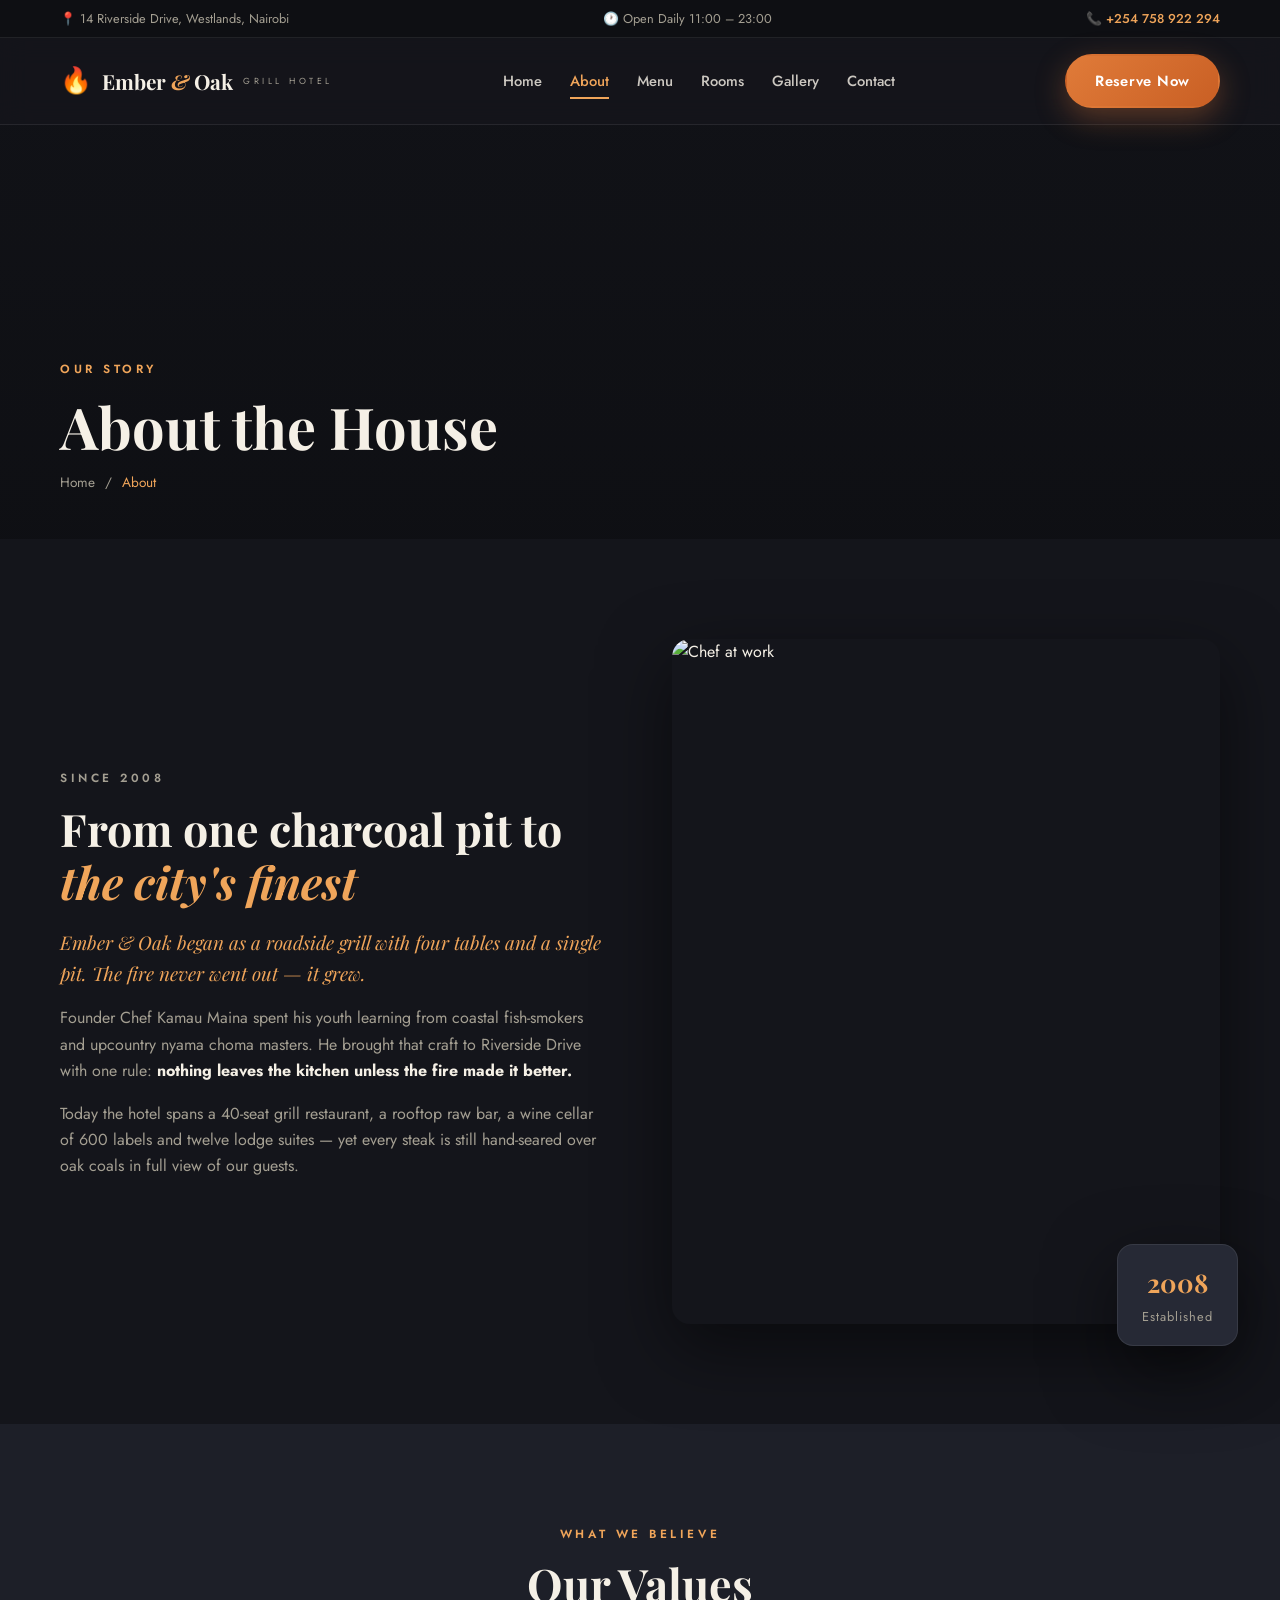
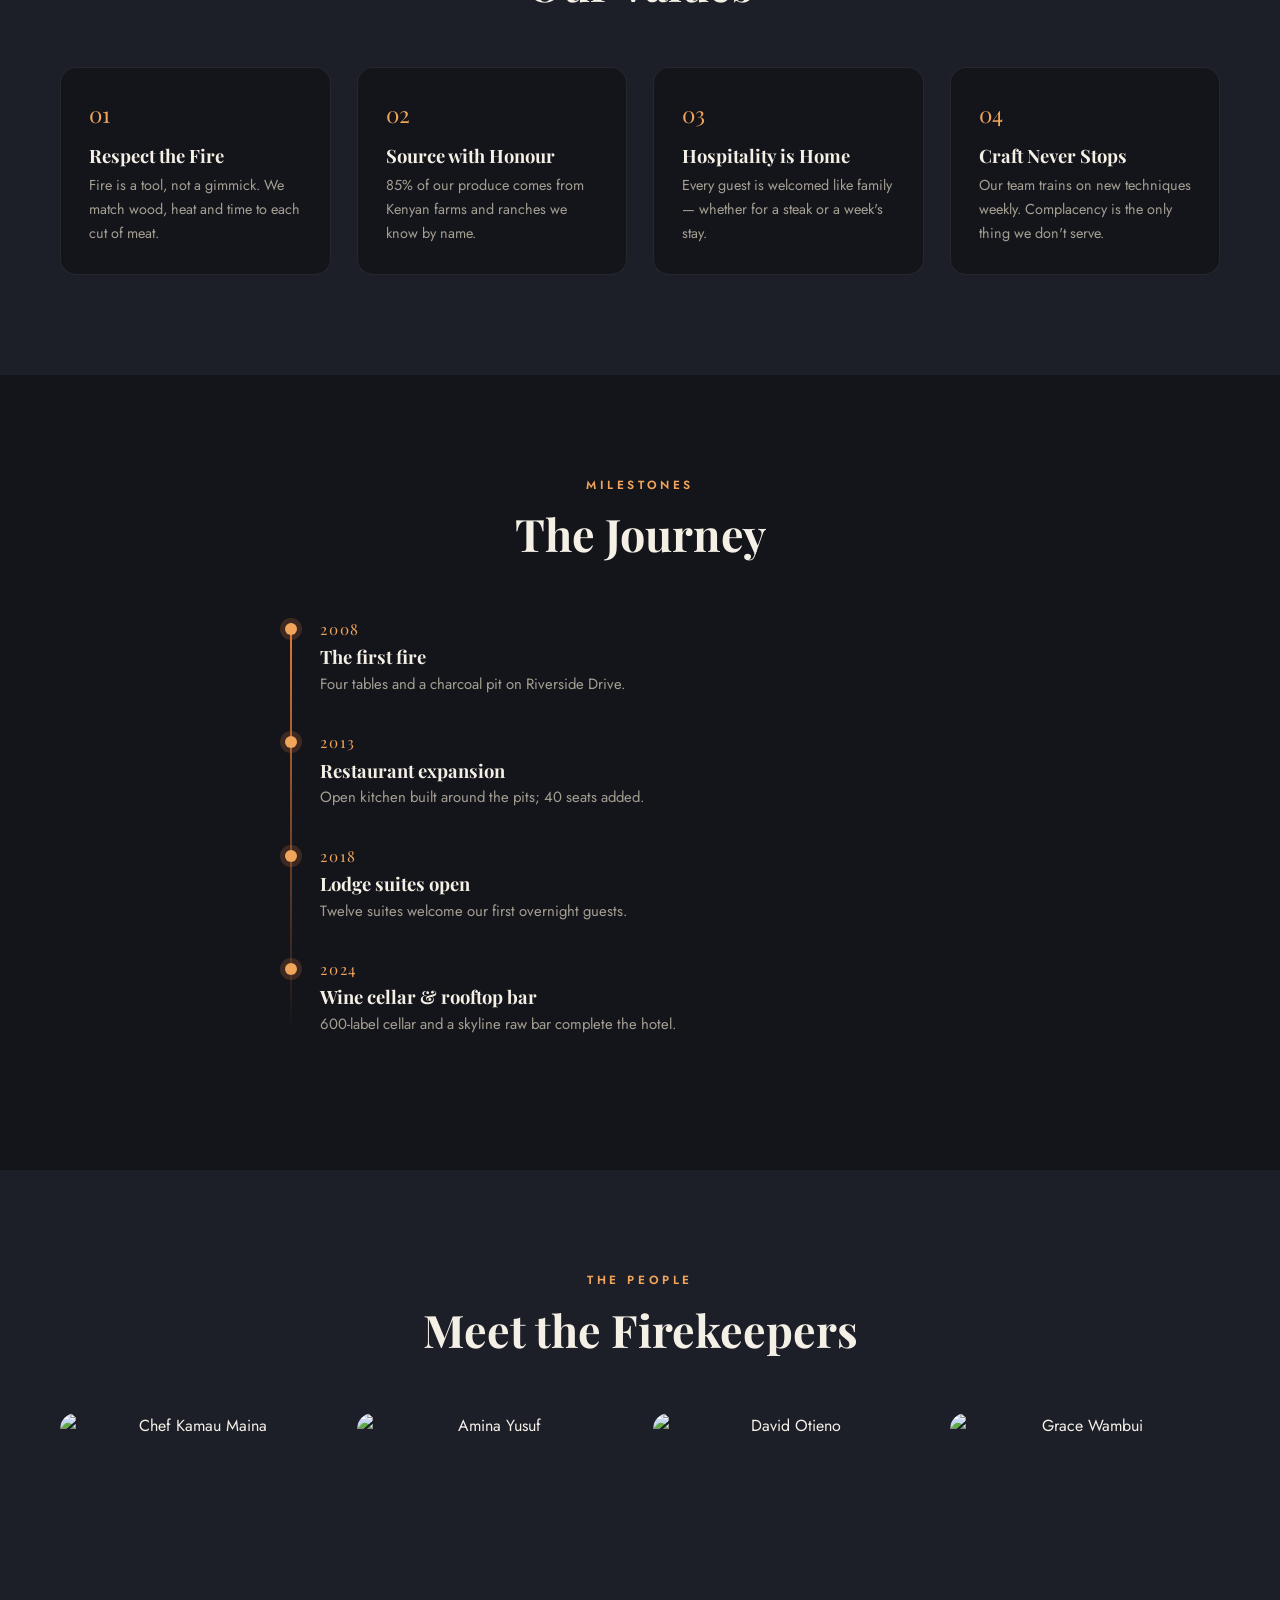
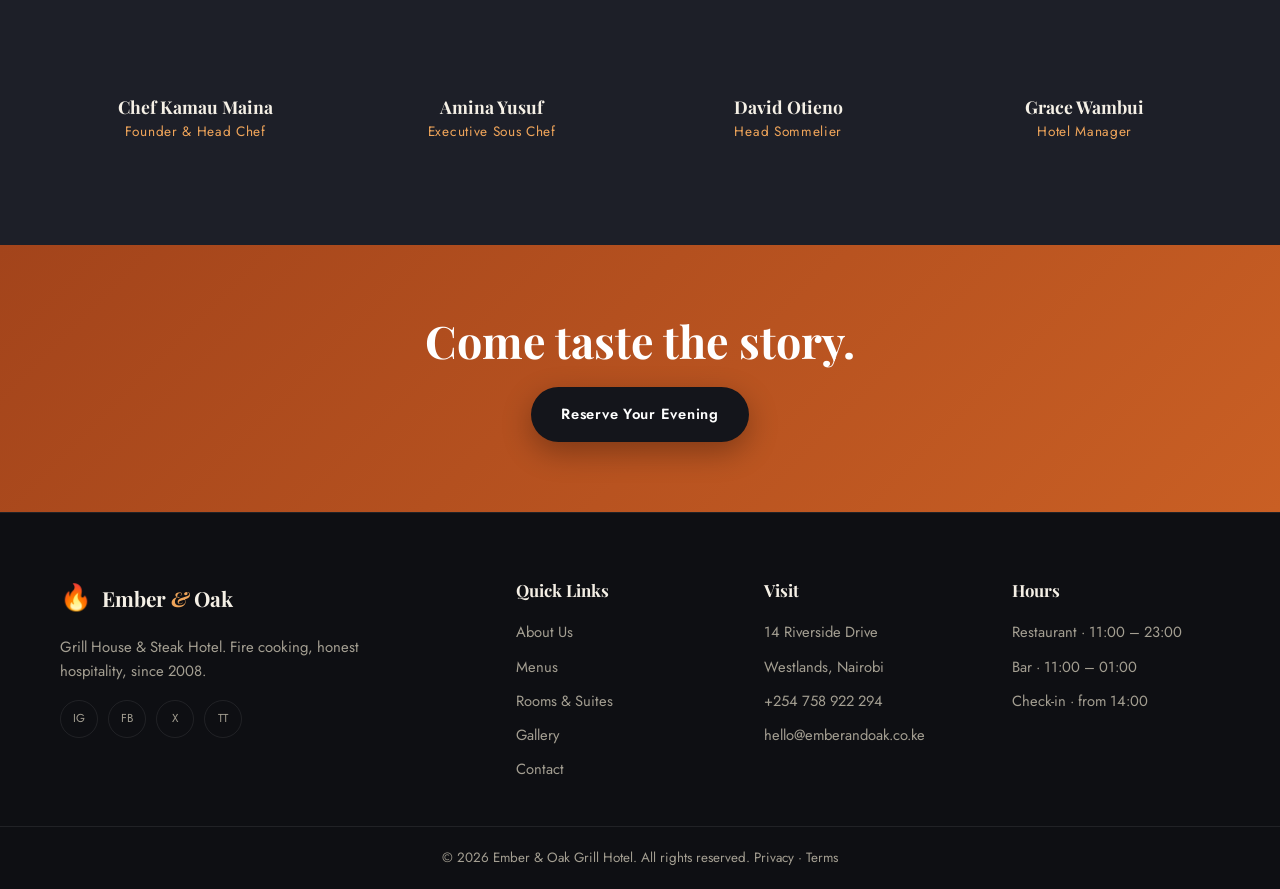
==== about.html @ 34b89a28 "Initial commit: professional multi-page grill hotel site" ====
<!DOCTYPE html>
<html lang="en">
<head>
  <meta charset="UTF-8" />
  <meta name="viewport" content="width=device-width, initial-scale=1.0" />
  <title>About Us — Ember &amp; Oak Grill Hotel</title>
  <meta name="description" content="The story, the fire and the people behind Ember &amp; Oak Grill Hotel, Nairobi." />
  <link rel="preconnect" href="https://fonts.googleapis.com" />
  <link rel="preconnect" href="https://fonts.gstatic.com" crossorigin />
  <link href="https://fonts.googleapis.com/css2?family=Playfair+Display:ital,wght@0,500;0,600;0,700;0,900;1,500&family=Jost:wght@300;400;500;600&display=swap" rel="stylesheet" />
  <link rel="stylesheet" href="css/style.css" />
</head>
<body>

  <div class="topbar">
    <div class="container topbar-inner">
      <span>📍 14 Riverside Drive, Westlands, Nairobi</span>
      <span>🕐 Open Daily 11:00 – 23:00</span>
      <span class="topbar-contact">📞 +254 758 922 294</span>
    </div>
  </div>

  <header class="nav" id="navbar">
    <div class="container nav-inner">
      <a href="index.html" class="brand">
        <span class="brand-mark">🔥</span>
        <span class="brand-text">Ember <em>&amp;</em> Oak</span>
        <small>GRILL HOTEL</small>
      </a>
      <nav class="nav-links" id="navLinks">
        <a href="index.html">Home</a>
        <a href="about.html" class="active">About</a>
        <a href="menu.html">Menu</a>
        <a href="rooms.html">Rooms</a>
        <a href="gallery.html">Gallery</a>
        <a href="contact.html">Contact</a>
      </nav>
      <a href="contact.html#reserve" class="btn btn-solid nav-cta">Reserve Now</a>
      <button class="hamburger" id="hamburger" aria-label="Menu"><span></span><span></span><span></span></button>
    </div>
  </header>

  <!-- ====== PAGE HEADER ====== -->
  <section class="page-hero" style="background-image: url('https://images.unsplash.com/photo-1555396273-367ea4eb4db5?auto=format&fit=crop&w=1800&q=80')">
    <div class="page-hero-overlay"></div>
    <div class="container page-hero-content">
      <p class="eyebrow">Our Story</p>
      <h1>About the House</h1>
      <nav class="breadcrumb"><a href="index.html">Home</a> <span>/</span> <span>About</span></nav>
    </div>
  </section>

  <!-- ====== STORY ====== -->
  <section class="section">
    <div class="container split">
      <div class="split-text">
        <p class="eyebrow">Since 2008</p>
        <h2>From one charcoal pit to <em>the city's finest</em></h2>
        <p class="lead">Ember &amp; Oak began as a roadside grill with four tables and a single pit. The fire never went out — it grew.</p>
        <p>Founder Chef Kamau Maina spent his youth learning from coastal fish-smokers and upcountry nyama choma masters. He brought that craft to Riverside Drive with one rule: <strong>nothing leaves the kitchen unless the fire made it better.</strong></p>
        <p>Today the hotel spans a 40-seat grill restaurant, a rooftop raw bar, a wine cellar of 600 labels and twelve lodge suites — yet every steak is still hand-seared over oak coals in full view of our guests.</p>
      </div>
      <div class="split-media">
        <img src="https://images.unsplash.com/photo-1577219491135-ce391730fb2c?auto=format&fit=crop&w=900&q=80" alt="Chef at work" loading="lazy" />
        <div class="exp-badge"><strong>2008</strong><span>Established</span></div>
      </div>
    </div>
  </section>

  <!-- ====== VALUES ====== -->
  <section class="section dark">
    <div class="container">
      <div class="section-head">
        <p class="eyebrow">What We Believe</p>
        <h2>Our Values</h2>
      </div>
      <div class="values-grid">
        <div class="value-card">
          <span class="value-num">01</span>
          <h3>Respect the Fire</h3>
          <p>Fire is a tool, not a gimmick. We match wood, heat and time to each cut of meat.</p>
        </div>
        <div class="value-card">
          <span class="value-num">02</span>
          <h3>Source with Honour</h3>
          <p>85% of our produce comes from Kenyan farms and ranches we know by name.</p>
        </div>
        <div class="value-card">
          <span class="value-num">03</span>
          <h3>Hospitality is Home</h3>
          <p>Every guest is welcomed like family — whether for a steak or a week's stay.</p>
        </div>
        <div class="value-card">
          <span class="value-num">04</span>
          <h3>Craft Never Stops</h3>
          <p>Our team trains on new techniques weekly. Complacency is the only thing we don't serve.</p>
        </div>
      </div>
    </div>
  </section>

  <!-- ====== TIMELINE ====== -->
  <section class="section">
    <div class="container">
      <div class="section-head">
        <p class="eyebrow">Milestones</p>
        <h2>The Journey</h2>
      </div>
      <div class="timeline">
        <div class="tl-item">
          <div class="tl-year">2008</div>
          <div class="tl-dot"></div>
          <div class="tl-body"><h3>The first fire</h3><p>Four tables and a charcoal pit on Riverside Drive.</p></div>
        </div>
        <div class="tl-item">
          <div class="tl-year">2013</div>
          <div class="tl-dot"></div>
          <div class="tl-body"><h3>Restaurant expansion</h3><p>Open kitchen built around the pits; 40 seats added.</p></div>
        </div>
        <div class="tl-item">
          <div class="tl-year">2018</div>
          <div class="tl-dot"></div>
          <div class="tl-body"><h3>Lodge suites open</h3><p>Twelve suites welcome our first overnight guests.</p></div>
        </div>
        <div class="tl-item">
          <div class="tl-year">2024</div>
          <div class="tl-dot"></div>
          <div class="tl-body"><h3>Wine cellar &amp; rooftop bar</h3><p>600-label cellar and a skyline raw bar complete the hotel.</p></div>
        </div>
      </div>
    </div>
  </section>

  <!-- ====== TEAM ====== -->
  <section class="section dark">
    <div class="container">
      <div class="section-head">
        <p class="eyebrow">The People</p>
        <h2>Meet the Firekeepers</h2>
      </div>
      <div class="team-grid">
        <div class="team-card">
          <img src="https://randomuser.me/api/portraits/men/32.jpg" alt="Chef Kamau Maina" loading="lazy" />
          <h3>Chef Kamau Maina</h3>
          <span>Founder &amp; Head Chef</span>
        </div>
        <div class="team-card">
          <img src="https://randomuser.me/api/portraits/women/44.jpg" alt="Amina Yusuf" loading="lazy" />
          <h3>Amina Yusuf</h3>
          <span>Executive Sous Chef</span>
        </div>
        <div class="team-card">
          <img src="https://randomuser.me/api/portraits/men/85.jpg" alt="David Otieno" loading="lazy" />
          <h3>David Otieno</h3>
          <span>Head Sommelier</span>
        </div>
        <div class="team-card">
          <img src="https://randomuser.me/api/portraits/women/68.jpg" alt="Grace Wambui" loading="lazy" />
          <h3>Grace Wambui</h3>
          <span>Hotel Manager</span>
        </div>
      </div>
    </div>
  </section>

  <!-- ====== CTA ====== -->
  <section class="cta-band">
    <div class="container cta-inner">
      <h2>Come taste the story.</h2>
      <a href="contact.html#reserve" class="btn btn-solid">Reserve Your Evening</a>
    </div>
  </section>

  <footer class="footer">
    <div class="container footer-grid">
      <div class="footer-about">
        <a href="index.html" class="brand"><span class="brand-mark">🔥</span><span class="brand-text">Ember <em>&amp;</em> Oak</span></a>
        <p>Grill House &amp; Steak Hotel. Fire cooking, honest hospitality, since 2008.</p>
        <div class="socials">
          <a href="#" aria-label="Instagram">IG</a>
          <a href="#" aria-label="Facebook">FB</a>
          <a href="#" aria-label="X">X</a>
          <a href="#" aria-label="TikTok">TT</a>
        </div>
      </div>
      <div>
        <h4>Quick Links</h4>
        <ul>
          <li><a href="about.html">About Us</a></li>
          <li><a href="menu.html">Menus</a></li>
          <li><a href="rooms.html">Rooms &amp; Suites</a></li>
          <li><a href="gallery.html">Gallery</a></li>
          <li><a href="contact.html">Contact</a></li>
        </ul>
      </div>
      <div>
        <h4>Visit</h4>
        <ul>
          <li>14 Riverside Drive</li>
          <li>Westlands, Nairobi</li>
          <li>+254 758 922 294</li>
          <li>hello@emberandoak.co.ke</li>
        </ul>
      </div>
      <div>
        <h4>Hours</h4>
        <ul>
          <li>Restaurant · 11:00 – 23:00</li>
          <li>Bar · 11:00 – 01:00</li>
          <li>Check-in · from 14:00</li>
        </ul>
      </div>
    </div>
    <div class="footer-bottom">
      <p>© 2026 Ember &amp; Oak Grill Hotel. All rights reserved. <a href="#">Privacy</a> · <a href="#">Terms</a></p>
    </div>
  </footer>

  <script src="js/main.js"></script>
</body>
</html>
---- css/style.css ----
/* ============================================
   Ember & Oak Grill Hotel — Professional Theme
   ============================================ */
:root {
  --coal: #14151b;
  --coal-2: #1d1f28;
  --coal-3: #262935;
  --ember: #e07b39;
  --ember-light: #f0a55a;
  --gold: #c9a227;
  --cream: #f5f0e6;
  --muted: #a49f92;
  --line: rgba(255, 255, 255, 0.08);
  --shadow: 0 24px 70px rgba(0, 0, 0, 0.5);
  --serif: "Playfair Display", Georgia, serif;
  --sans: "Jost", "Segoe UI", sans-serif;
}

* { margin: 0; padding: 0; box-sizing: border-box; }
html { scroll-behavior: smooth; }
body { font-family: var(--sans); background: var(--coal); color: var(--cream); line-height: 1.65; overflow-x: hidden; }
img { max-width: 100%; display: block; }
a { color: inherit; text-decoration: none; }
ul { list-style: none; }

.container { width: min(1160px, 92%); margin: 0 auto; }
.section { padding: 100px 0; }
.dark { background: var(--coal-2); }

.eyebrow {
  color: var(--ember-light);
  text-transform: uppercase;
  letter-spacing: 0.3em;
  font-size: 0.74rem;
  font-weight: 600;
  margin-bottom: 14px;
}
h1, h2, h3 { font-family: var(--serif); line-height: 1.18; }
h2 { font-size: clamp(2rem, 4vw, 2.8rem); margin-bottom: 18px; }
h2 em { font-style: italic; color: var(--ember-light); }
.section-head { text-align: center; max-width: 660px; margin: 0 auto 56px; }
.section-head p:last-child { color: var(--muted); }

/* ---------- Buttons ---------- */
.btn {
  display: inline-block;
  padding: 13px 28px;
  border-radius: 999px;
  font-weight: 600;
  letter-spacing: 0.05em;
  font-size: 0.92rem;
  border: 2px solid transparent;
  cursor: pointer;
  transition: transform 0.25s ease, background 0.25s ease, box-shadow 0.25s ease, color 0.25s ease;
}
.btn-solid { background: linear-gradient(135deg, var(--ember), #c95f24); color: #fff; box-shadow: 0 10px 30px rgba(224, 123, 57, 0.35); }
.btn-solid:hover { transform: translateY(-3px); box-shadow: 0 16px 44px rgba(224, 123, 57, 0.5); }
.btn-ghost { border-color: rgba(255, 255, 255, 0.35); color: var(--cream); }
.btn-ghost:hover { border-color: var(--ember-light); color: var(--ember-light); transform: translateY(-3px); }
.btn-outline { border-color: var(--ember); color: var(--ember-light); }
.btn-outline:hover { background: var(--ember); color: #fff; transform: translateY(-3px); }
.btn-mini { padding: 9px 20px; font-size: 0.85rem; }
.btn-block { width: 100%; text-align: center; }
.center-cta { text-align: center; margin-top: 46px; }

/* ---------- Top bar ---------- */
.topbar { background: #0e0f13; border-bottom: 1px solid var(--line); font-size: 0.8rem; color: var(--muted); }
.topbar-inner { display: flex; justify-content: space-between; gap: 16px; padding: 8px 0; flex-wrap: wrap; }
.topbar-contact { color: var(--ember-light); font-weight: 500; }

/* ---------- Navbar ---------- */
.nav { position: sticky; top: 0; z-index: 100; background: rgba(20, 21, 27, 0.9); backdrop-filter: blur(14px); border-bottom: 1px solid var(--line); }
.nav-inner { display: flex; align-items: center; justify-content: space-between; gap: 20px; padding: 16px 0; }
.brand { display: flex; align-items: center; gap: 10px; }
.brand-mark { font-size: 1.6rem; }
.brand-text { font-family: var(--serif); font-size: 1.3rem; font-weight: 700; }
.brand-text em { font-style: italic; color: var(--ember-light); }
.brand small { display: block; font-size: 0.55rem; letter-spacing: 0.4em; color: var(--muted); font-family: var(--sans); }
.nav-links { display: flex; gap: 28px; font-size: 0.92rem; font-weight: 500; }
.nav-links a { position: relative; color: var(--cream); opacity: 0.82; transition: opacity 0.2s; }
.nav-links a::after { content: ""; position: absolute; left: 0; bottom: -6px; height: 2px; width: 0; background: var(--ember-light); transition: width 0.3s; }
.nav-links a:hover { opacity: 1; }
.nav-links a.active { color: var(--ember-light); opacity: 1; }
.nav-links a.active::after, .nav-links a:hover::after { width: 100%; }

.hamburger { display: none; flex-direction: column; gap: 5px; background: none; border: 0; cursor: pointer; padding: 6px; }
.hamburger span { width: 26px; height: 2px; background: var(--cream); transition: transform 0.3s, opacity 0.3s; }
.hamburger.open span:nth-child(1) { transform: translateY(7px) rotate(45deg); }
.hamburger.open span:nth-child(2) { opacity: 0; }
.hamburger.open span:nth-child(3) { transform: translateY(-7px) rotate(-45deg); }

/* ---------- Hero ---------- */
.hero { min-height: 92vh; display: flex; align-items: center; position: relative; background: url("https://images.unsplash.com/photo-1544025162-d76694265947?auto=format&fit=crop&w=1800&q=80") center 30% / cover no-repeat; }
.hero-overlay { position: absolute; inset: 0; background: linear-gradient(180deg, rgba(14, 15, 19, 0.75), rgba(14, 15, 19, 0.55) 50%, var(--coal)); }
.hero-content { position: relative; z-index: 2; padding: 80px 0 140px; }
.hero-title { font-size: clamp(3rem, 7vw, 5.6rem); font-weight: 900; margin-bottom: 20px; text-shadow: 0 10px 50px rgba(0, 0, 0, 0.65); }
.hero-title em { font-style: italic; color: var(--ember-light); }
.hero-sub { max-width: 600px; font-size: 1.12rem; color: var(--cream); opacity: 0.9; margin-bottom: 34px; }
.hero-actions { display: flex; gap: 16px; flex-wrap: wrap; }
.hero-marquee { position: absolute; bottom: 0; left: 0; right: 0; z-index: 2; background: rgba(10, 10, 14, 0.85); border-top: 1px solid var(--line); overflow: hidden; padding: 14px 0; }
.marquee-track { display: flex; gap: 26px; white-space: nowrap; animation: marquee 22s linear infinite; }
.marquee-track span { letter-spacing: 0.3em; font-size: 0.78rem; color: var(--muted); }
.marquee-track span:nth-child(odd) { color: var(--ember-light); }
@keyframes marquee { from { transform: translateX(0); } to { transform: translateX(-50%); } }

/* ---------- Feature strip ---------- */
.feature-strip { background: var(--coal-2); }
.features { display: grid; grid-template-columns: repeat(4, 1fr); gap: 30px; padding: 56px 0; }
.feature { text-align: center; }
.feature-icon { font-size: 2.2rem; display: block; margin-bottom: 14px; }
.feature h3 { font-size: 1.15rem; margin-bottom: 8px; }
.feature p { color: var(--muted); font-size: 0.9rem; }

/* ---------- Split ---------- */
.split { display: grid; grid-template-columns: 1fr 1fr; gap: 64px; align-items: center; }
.split-media { position: relative; }
.split-media img { border-radius: 18px; box-shadow: var(--shadow); aspect-ratio: 4/5; object-fit: cover; width: 100%; }
.exp-badge {
  position: absolute; bottom: -22px; right: -18px;
  background: var(--coal-3); border: 1px solid var(--line);
  border-radius: 16px; padding: 16px 24px; text-align: center; box-shadow: var(--shadow);
}
.exp-badge strong { display: block; font-family: var(--serif); font-size: 1.6rem; color: var(--ember-light); }
.exp-badge span { font-size: 0.8rem; color: var(--muted); letter-spacing: 0.08em; }
.split-text .lead { font-family: var(--serif); font-style: italic; font-size: 1.18rem; color: var(--ember-light); margin-bottom: 16px; }
.split-text p { color: var(--muted); margin-bottom: 16px; }
.split-text strong { color: var(--cream); }

.progress-list { display: grid; gap: 18px; margin: 24px 0 30px; }
.progress-head { display: flex; justify-content: space-between; font-size: 0.9rem; margin-bottom: 7px; }
.progress-head span { color: var(--cream); }
.progress-head strong { color: var(--ember-light); }
.progress-bar { height: 7px; background: var(--coal-3); border-radius: 99px; overflow: hidden; }
.progress-bar i { display: block; height: 100%; background: linear-gradient(90deg, var(--ember), var(--ember-light)); border-radius: 99px; }

/* ---------- Menu ---------- */
.menu-grid { display: grid; grid-template-columns: repeat(3, 1fr); gap: 28px; }
.dish { background: var(--coal); border: 1px solid var(--line); border-radius: 18px; overflow: hidden; transition: transform 0.3s ease, border-color 0.3s ease, box-shadow 0.3s ease; }
.dish:hover { transform: translateY(-8px); border-color: rgba(224, 123, 57, 0.5); box-shadow: var(--shadow); }
.dish-img { aspect-ratio: 4/3; overflow: hidden; }
.dish-img img { width: 100%; height: 100%; object-fit: cover; transition: transform 0.6s; }
.dish:hover .dish-img img { transform: scale(1.08); }
.dish-body { padding: 22px; }
.dish-title { display: flex; justify-content: space-between; align-items: baseline; gap: 10px; margin-bottom: 8px; }
.dish-title h3 { font-size: 1.25rem; }
.price { color: var(--ember-light); font-weight: 700; white-space: nowrap; }
.dish-body p { color: var(--muted); font-size: 0.92rem; }

/* ---------- Rooms ---------- */
.room-grid { display: grid; grid-template-columns: repeat(3, 1fr); gap: 28px; }
.room-grid.wide { display: grid; grid-template-columns: 1fr; gap: 34px; }
.room-card { background: var(--coal-2); border: 1px solid var(--line); border-radius: 18px; overflow: hidden; transition: transform 0.3s ease, box-shadow 0.3s ease; }
.room-card:hover { transform: translateY(-6px); box-shadow: var(--shadow); }
.room-card img { aspect-ratio: 4/3; object-fit: cover; width: 100%; }
.room-card.wide { display: grid; grid-template-columns: 1.1fr 1fr; }
.room-card.wide img { aspect-ratio: auto; height: 100%; }
.room-body { padding: 24px; }
.room-body h3 { font-size: 1.3rem; margin-bottom: 8px; }
.room-desc { color: var(--muted); font-size: 0.95rem; margin-bottom: 14px; }
.amenities { display: flex; flex-wrap: wrap; gap: 8px; margin-bottom: 18px; }
.amenities li { font-size: 0.78rem; padding: 5px 12px; border: 1px solid var(--line); border-radius: 99px; color: var(--muted); }
.room-foot { display: flex; justify-content: space-between; align-items: center; gap: 12px; }
.room-foot .price { font-size: 1.1rem; }
.room-foot .price small { color: var(--muted); font-size: 0.8rem; font-weight: 400; }

/* ---------- Values / Amenities ---------- */
.values-grid { display: grid; grid-template-columns: repeat(4, 1fr); gap: 26px; }
.value-card { background: var(--coal); border: 1px solid var(--line); border-radius: 16px; padding: 28px; transition: transform 0.3s ease, border-color 0.3s ease; }
.value-card:hover { transform: translateY(-6px); border-color: rgba(224, 123, 57, 0.5); }
.value-num { font-family: var(--serif); font-size: 1.4rem; color: var(--ember-light); display: block; margin-bottom: 12px; }
.value-card h3 { font-size: 1.15rem; margin-bottom: 8px; }
.value-card p { color: var(--muted); font-size: 0.9rem; }

/* ---------- Timeline ---------- */
.timeline { max-width: 720px; margin: 0 auto; position: relative; padding-left: 40px; }
.timeline::before { content: ""; position: absolute; left: 10px; top: 6px; bottom: 6px; width: 2px; background: linear-gradient(var(--ember), transparent); }
.tl-item { position: relative; margin-bottom: 34px; }
.tl-dot { position: absolute; left: -35px; top: 6px; width: 12px; height: 12px; border-radius: 50%; background: var(--ember-light); box-shadow: 0 0 0 5px rgba(224, 123, 57, 0.2); }
.tl-year { font-family: var(--serif); font-size: 0.95rem; color: var(--ember-light); letter-spacing: 0.12em; margin-bottom: 4px; }
.tl-body h3 { font-size: 1.15rem; margin-bottom: 4px; }
.tl-body p { color: var(--muted); font-size: 0.93rem; }

/* ---------- Team ---------- */
.team-grid { display: grid; grid-template-columns: repeat(4, 1fr); gap: 26px; }
.team-card { text-align: center; }
.team-card img { width: 100%; aspect-ratio: 1/1; object-fit: cover; border-radius: 16px; margin-bottom: 14px; filter: saturate(0.9); }
.team-card h3 { font-size: 1.1rem; }
.team-card span { color: var(--ember-light); font-size: 0.85rem; letter-spacing: 0.05em; }

/* ---------- Testimonial ---------- */
.testimonial { background: linear-gradient(rgba(20, 21, 27, 0.94), rgba(20, 21, 27, 0.94)), url("https://images.unsplash.com/photo-1555396273-367ea4eb4db5?auto=format&fit=crop&w=1600&q=80") center / cover fixed; }
.big-quote { text-align: center; max-width: 820px; margin: 0 auto; position: relative; }
.quote-mark { font-family: var(--serif); font-size: 5rem; color: var(--ember); line-height: 0.6; display: block; margin-bottom: 18px; }
.big-quote p { font-family: var(--serif); font-size: clamp(1.3rem, 2.6vw, 1.8rem); font-style: italic; margin-bottom: 22px; }
.big-quote footer { color: var(--muted); letter-spacing: 0.08em; font-size: 0.9rem; }

/* ---------- Page hero ---------- */
.page-hero { position: relative; min-height: 46vh; display: flex; align-items: flex-end; background-size: cover; background-position: center; }
.page-hero-overlay { position: absolute; inset: 0; background: linear-gradient(180deg, rgba(14, 15, 19, 0.55), rgba(14, 15, 19, 0.92)); }
.page-hero-content { position: relative; z-index: 2; padding: 80px 0 46px; }
.page-hero-content h1 { font-size: clamp(2.4rem, 5vw, 3.6rem); margin-bottom: 10px; }
.breadcrumb { font-size: 0.85rem; color: var(--muted); display: flex; gap: 10px; }
.breadcrumb a:hover { color: var(--ember-light); }
.breadcrumb span:last-child { color: var(--ember-light); }

/* ---------- Tabs ---------- */
.tabs { display: flex; justify-content: center; gap: 12px; flex-wrap: wrap; margin-bottom: 46px; }
.tab {
  padding: 11px 26px; border-radius: 999px; border: 1px solid var(--line);
  background: var(--coal-2); color: var(--muted); cursor: pointer; font-family: var(--sans);
  font-size: 0.9rem; font-weight: 600; letter-spacing: 0.04em; transition: all 0.25s ease;
}
.tab:hover { border-color: var(--ember); color: var(--cream); }
.tab.active { background: linear-gradient(135deg, var(--ember), #c95f24); color: #fff; border-color: transparent; }
.tab-panel { display: none; max-width: 860px; margin: 0 auto; }
.tab-panel.active { display: block; animation: fadeIn 0.4s ease; }
@keyframes fadeIn { from { opacity: 0; transform: translateY(12px); } to { opacity: 1; transform: none; } }

.menu-list { display: grid; gap: 0; }
.menu-item {
  display: flex; justify-content: space-between; align-items: baseline; gap: 24px;
  padding: 22px 6px; border-bottom: 1px dashed var(--line);
}
.menu-item h3 { font-size: 1.18rem; margin-bottom: 4px; }
.menu-item p { color: var(--muted); font-size: 0.92rem; }
.tag { font-family: var(--sans); font-size: 0.62rem; letter-spacing: 0.12em; background: rgba(224, 123, 57, 0.15); color: var(--ember-light); border: 1px solid rgba(224, 123, 57, 0.4); border-radius: 99px; padding: 3px 10px; vertical-align: middle; }
.menu-note { text-align: center; color: var(--muted); font-size: 0.85rem; margin-top: 34px; }

/* ---------- Gallery ---------- */
.gallery-filters { display: flex; justify-content: center; gap: 12px; flex-wrap: wrap; margin-bottom: 40px; }
.filter-btn {
  padding: 10px 24px; border-radius: 999px; border: 1px solid var(--line);
  background: var(--coal-2); color: var(--muted); cursor: pointer; font-family: var(--sans);
  font-size: 0.88rem; font-weight: 600; transition: all 0.25s;
}
.filter-btn:hover { border-color: var(--ember); color: var(--cream); }
.filter-btn.active { background: var(--ember); color: #fff; border-color: transparent; }
.gallery-grid { display: grid; grid-template-columns: repeat(3, 1fr); gap: 18px; }
.g-item { border-radius: 14px; overflow: hidden; cursor: pointer; aspect-ratio: 4/3; }
.g-item img { width: 100%; height: 100%; object-fit: cover; transition: transform 0.5s ease; }
.g-item:hover img { transform: scale(1.07); }
.g-item.hidden { display: none; }

.lightbox { position: fixed; inset: 0; z-index: 300; background: rgba(0, 0, 0, 0.9); display: none; align-items: center; justify-content: center; padding: 40px; }
.lightbox.open { display: flex; }
.lightbox img { max-width: 90vw; max-height: 85vh; border-radius: 12px; box-shadow: 0 30px 80px rgba(0, 0, 0, 0.7); }
.lightbox-close { position: absolute; top: 24px; right: 30px; background: none; border: none; color: #fff; font-size: 2rem; cursor: pointer; }

/* ---------- Contact ---------- */
.contact-grid { display: grid; grid-template-columns: 1fr 1.15fr; gap: 60px; align-items: start; }
.info-list { display: grid; gap: 20px; margin: 28px 0; }
.info-row { display: flex; gap: 16px; align-items: flex-start; }
.info-row > span { font-size: 1.4rem; }
.info-row strong { display: block; font-size: 0.95rem; }
.info-row p { color: var(--muted); font-size: 0.92rem; }

.reserve-form { background: var(--coal-2); border: 1px solid var(--line); border-radius: 20px; padding: 36px; box-shadow: var(--shadow); }
.reserve-form h3 { font-family: var(--serif); font-size: 1.6rem; margin-bottom: 24px; }
.field { margin-bottom: 18px; }
.field-row { display: grid; grid-template-columns: 1fr 1fr; gap: 14px; }
.field label { display: block; font-size: 0.84rem; color: var(--muted); margin-bottom: 7px; letter-spacing: 0.04em; }
.field input, .field select, .field textarea {
  width: 100%; padding: 13px 16px; border-radius: 10px; border: 1px solid var(--line);
  background: var(--coal); color: var(--cream); font-family: var(--sans); font-size: 0.95rem;
  transition: border-color 0.25s; resize: vertical;
}
.field input:focus, .field select:focus, .field textarea:focus { outline: none; border-color: var(--ember); }
.field input::placeholder, .field textarea::placeholder { color: rgba(255, 255, 255, 0.3); }
.form-note { margin-top: 14px; text-align: center; color: var(--ember-light); font-weight: 600; min-height: 1.4em; }

/* ---------- CTA band ---------- */
.cta-band { background: linear-gradient(135deg, #a3441b, #c95f24); padding: 70px 0; text-align: center; }
.cta-inner h2 { color: #fff; margin-bottom: 20px; }
.cta-band .btn-solid { background: #14151b; box-shadow: 0 10px 30px rgba(0, 0, 0, 0.3); }
.cta-band .btn-solid:hover { background: #262935; }

/* ---------- Map ---------- */
.map-band iframe { width: 100%; height: 420px; border: 0; display: block; filter: grayscale(1) invert(0.92) contrast(0.9); }

/* ---------- Footer ---------- */
.footer { background: #0e0f13; padding-top: 64px; border-top: 1px solid var(--line); }
.footer-grid { display: grid; grid-template-columns: 2fr 1fr 1fr 1fr; gap: 40px; padding-bottom: 44px; }
.footer-about p { color: var(--muted); margin: 16px 0; font-size: 0.93rem; max-width: 300px; }
.socials { display: flex; gap: 10px; }
.socials a { width: 38px; height: 38px; display: grid; place-items: center; border: 1px solid var(--line); border-radius: 50%; font-size: 0.72rem; color: var(--muted); transition: all 0.25s; }
.socials a:hover { border-color: var(--ember); color: var(--ember-light); transform: translateY(-3px); }
.footer h4 { font-family: var(--serif); font-size: 1.05rem; margin-bottom: 16px; }
.footer ul { display: grid; gap: 10px; }
.footer li { color: var(--muted); font-size: 0.92rem; }
.footer li a:hover { color: var(--ember-light); }
.footer-bottom { border-top: 1px solid var(--line); padding: 20px 0; text-align: center; color: var(--muted); font-size: 0.84rem; }
.footer-bottom a:hover { color: var(--ember-light); }

/* ---------- Responsive ---------- */
@media (max-width: 960px) {
  .nav-links {
    position: fixed; inset: 0 0 0 auto; width: min(320px, 80vw); flex-direction: column;
    background: rgba(18, 19, 25, 0.98); padding: 100px 40px; gap: 24px; transform: translateX(100%);
    transition: transform 0.35s ease; box-shadow: -20px 0 60px rgba(0, 0, 0, 0.5);
  }
  .nav-links.open { transform: none; }
  .hamburger { display: flex; }
  .nav-cta { display: none; }
  .features { grid-template-columns: repeat(2, 1fr); }
  .split, .contact-grid { grid-template-columns: 1fr; }
  .menu-grid, .room-grid, .team-grid { grid-template-columns: 1fr; }
  .values-grid { grid-template-columns: repeat(2, 1fr); }
  .room-card.wide { grid-template-columns: 1fr; }
  .room-card.wide img { aspect-ratio: 4/3; }
  .gallery-grid { grid-template-columns: repeat(2, 1fr); }
  .footer-grid { grid-template-columns: 1fr 1fr; }
}
@media (max-width: 520px) {
  .field-row { grid-template-columns: 1fr; }
  .features, .values-grid { grid-template-columns: 1fr; }
  .footer-grid { grid-template-columns: 1fr; }
  .exp-badge { right: 6px; }
}
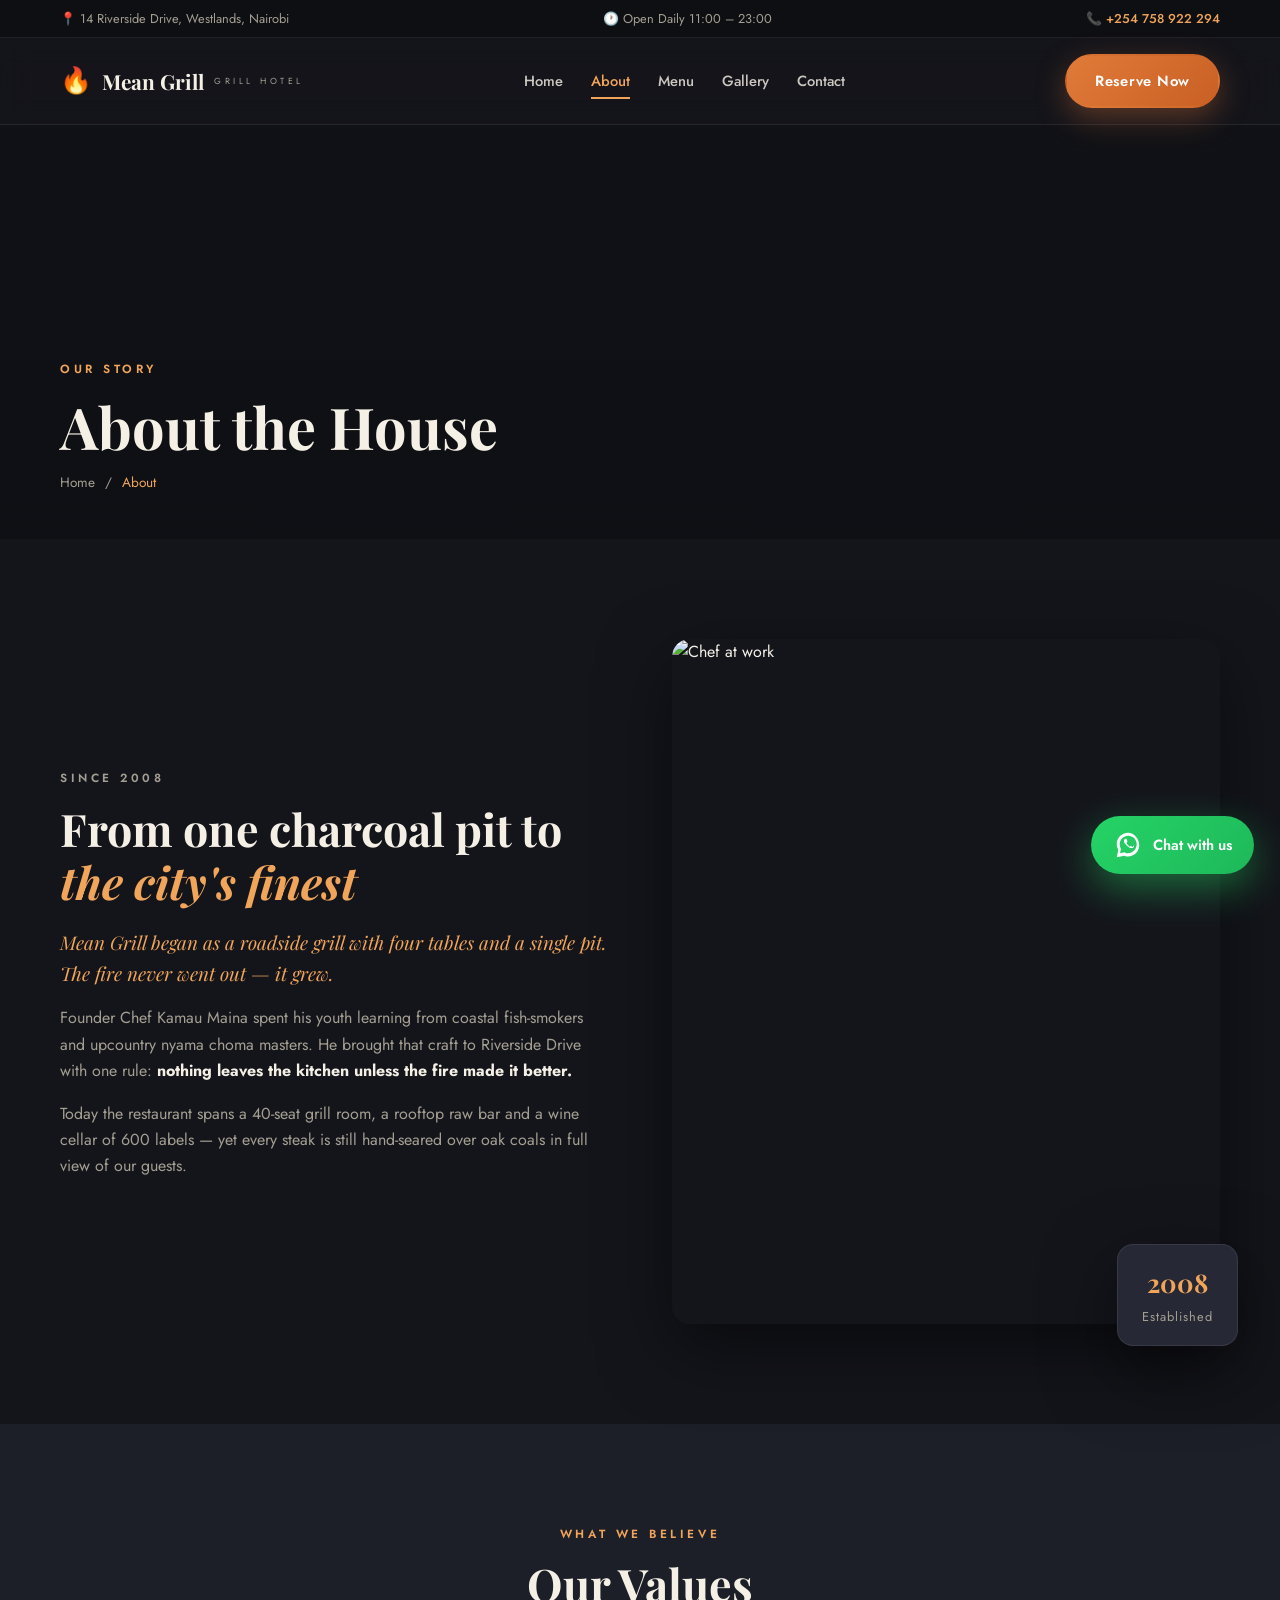
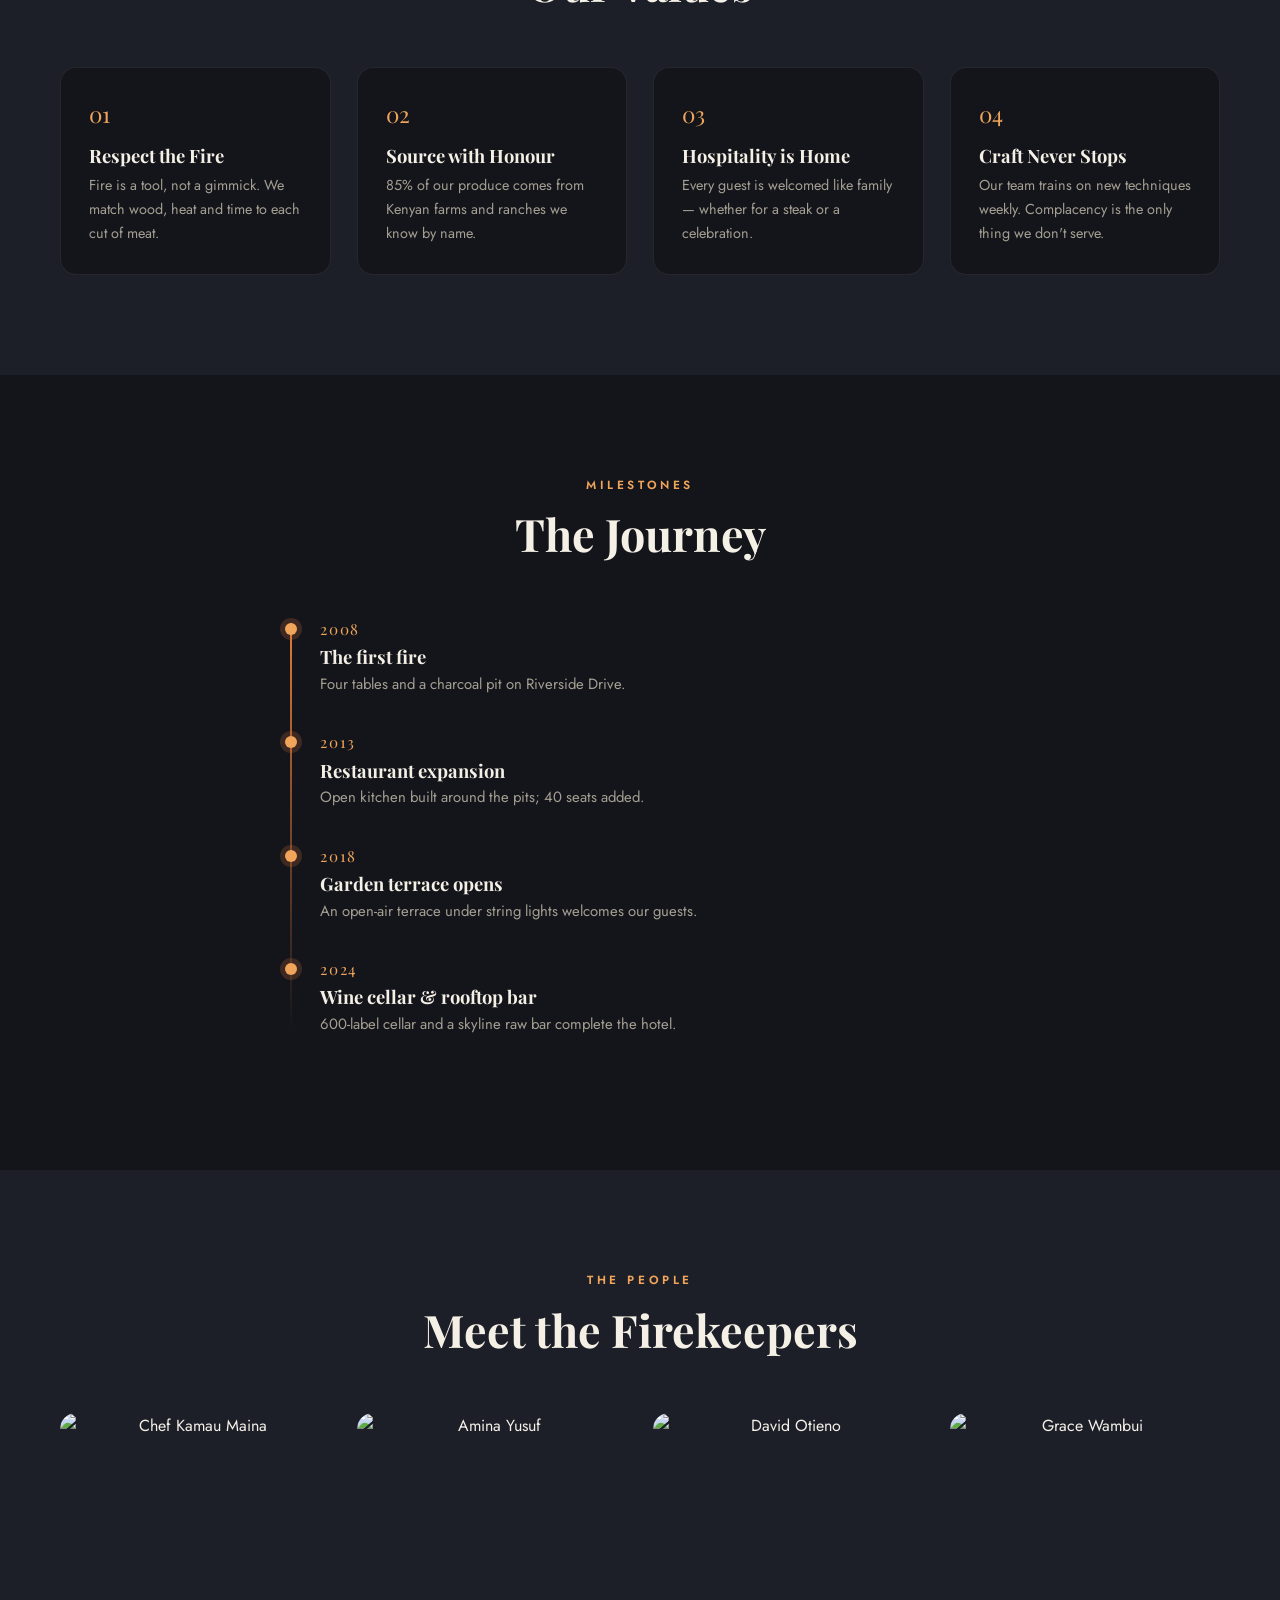
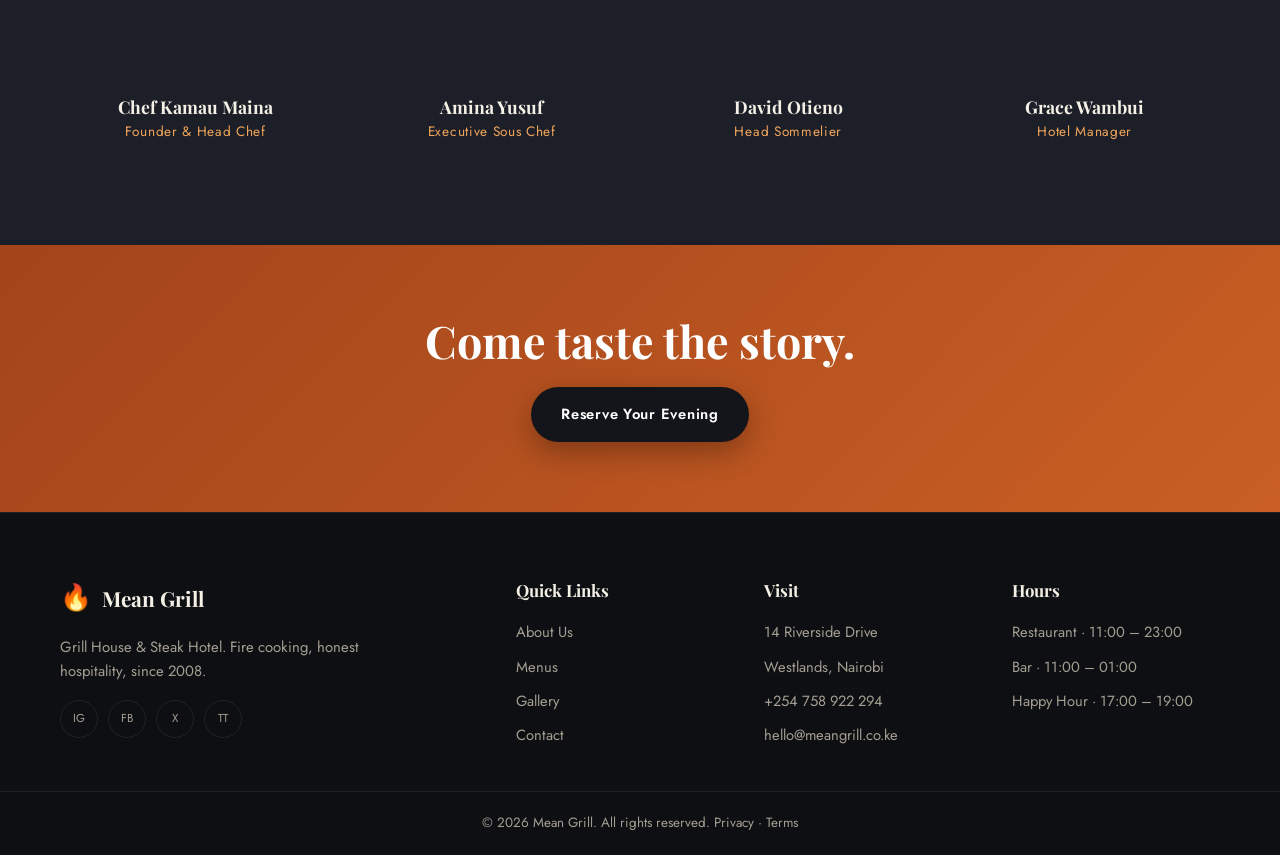
==== commit f422b936: "Rebrand to Mean Grill; remove prices and rooms; add gallery & floating WhatsApp button" ====
--- a/about.html
+++ b/about.html
@@ -3,8 +3,8 @@
 <head>
   <meta charset="UTF-8" />
   <meta name="viewport" content="width=device-width, initial-scale=1.0" />
-  <title>About Us — Ember &amp; Oak Grill Hotel</title>
-  <meta name="description" content="The story, the fire and the people behind Ember &amp; Oak Grill Hotel, Nairobi." />
+  <title>About Us — Mean Grill</title>
+  <meta name="description" content="The story, the fire and the people behind Mean Grill, Nairobi." />
   <link rel="preconnect" href="https://fonts.googleapis.com" />
   <link rel="preconnect" href="https://fonts.gstatic.com" crossorigin />
   <link href="https://fonts.googleapis.com/css2?family=Playfair+Display:ital,wght@0,500;0,600;0,700;0,900;1,500&family=Jost:wght@300;400;500;600&display=swap" rel="stylesheet" />
@@ -24,14 +24,13 @@
     <div class="container nav-inner">
       <a href="index.html" class="brand">
         <span class="brand-mark">🔥</span>
-        <span class="brand-text">Ember <em>&amp;</em> Oak</span>
+        <span class="brand-text">Mean Grill</span>
         <small>GRILL HOTEL</small>
       </a>
       <nav class="nav-links" id="navLinks">
         <a href="index.html">Home</a>
         <a href="about.html" class="active">About</a>
         <a href="menu.html">Menu</a>
-        <a href="rooms.html">Rooms</a>
         <a href="gallery.html">Gallery</a>
         <a href="contact.html">Contact</a>
       </nav>
@@ -56,9 +55,9 @@
       <div class="split-text">
         <p class="eyebrow">Since 2008</p>
         <h2>From one charcoal pit to <em>the city's finest</em></h2>
-        <p class="lead">Ember &amp; Oak began as a roadside grill with four tables and a single pit. The fire never went out — it grew.</p>
+        <p class="lead">Mean Grill began as a roadside grill with four tables and a single pit. The fire never went out — it grew.</p>
         <p>Founder Chef Kamau Maina spent his youth learning from coastal fish-smokers and upcountry nyama choma masters. He brought that craft to Riverside Drive with one rule: <strong>nothing leaves the kitchen unless the fire made it better.</strong></p>
-        <p>Today the hotel spans a 40-seat grill restaurant, a rooftop raw bar, a wine cellar of 600 labels and twelve lodge suites — yet every steak is still hand-seared over oak coals in full view of our guests.</p>
+        <p>Today the restaurant spans a 40-seat grill room, a rooftop raw bar and a wine cellar of 600 labels — yet every steak is still hand-seared over oak coals in full view of our guests.</p>
       </div>
       <div class="split-media">
         <img src="https://images.unsplash.com/photo-1577219491135-ce391730fb2c?auto=format&fit=crop&w=900&q=80" alt="Chef at work" loading="lazy" />
@@ -88,7 +87,7 @@
         <div class="value-card">
           <span class="value-num">03</span>
           <h3>Hospitality is Home</h3>
-          <p>Every guest is welcomed like family — whether for a steak or a week's stay.</p>
+          <p>Every guest is welcomed like family — whether for a steak or a celebration.</p>
         </div>
         <div class="value-card">
           <span class="value-num">04</span>
@@ -120,7 +119,7 @@
         <div class="tl-item">
           <div class="tl-year">2018</div>
           <div class="tl-dot"></div>
-          <div class="tl-body"><h3>Lodge suites open</h3><p>Twelve suites welcome our first overnight guests.</p></div>
+          <div class="tl-body"><h3>Garden terrace opens</h3><p>An open-air terrace under string lights welcomes our guests.</p></div>
         </div>
         <div class="tl-item">
           <div class="tl-year">2024</div>
@@ -174,7 +173,7 @@
   <footer class="footer">
     <div class="container footer-grid">
       <div class="footer-about">
-        <a href="index.html" class="brand"><span class="brand-mark">🔥</span><span class="brand-text">Ember <em>&amp;</em> Oak</span></a>
+        <a href="index.html" class="brand"><span class="brand-mark">🔥</span><span class="brand-text">Mean Grill</span></a>
         <p>Grill House &amp; Steak Hotel. Fire cooking, honest hospitality, since 2008.</p>
         <div class="socials">
           <a href="#" aria-label="Instagram">IG</a>
@@ -188,7 +187,6 @@
         <ul>
           <li><a href="about.html">About Us</a></li>
           <li><a href="menu.html">Menus</a></li>
-          <li><a href="rooms.html">Rooms &amp; Suites</a></li>
           <li><a href="gallery.html">Gallery</a></li>
           <li><a href="contact.html">Contact</a></li>
         </ul>
@@ -199,7 +197,7 @@
           <li>14 Riverside Drive</li>
           <li>Westlands, Nairobi</li>
           <li>+254 758 922 294</li>
-          <li>hello@emberandoak.co.ke</li>
+          <li>hello@meangrill.co.ke</li>
         </ul>
       </div>
       <div>
@@ -207,14 +205,20 @@
         <ul>
           <li>Restaurant · 11:00 – 23:00</li>
           <li>Bar · 11:00 – 01:00</li>
-          <li>Check-in · from 14:00</li>
+          <li>Happy Hour · 17:00 – 19:00</li>
         </ul>
       </div>
     </div>
     <div class="footer-bottom">
-      <p>© 2026 Ember &amp; Oak Grill Hotel. All rights reserved. <a href="#">Privacy</a> · <a href="#">Terms</a></p>
+      <p>© 2026 Mean Grill. All rights reserved. <a href="#">Privacy</a> · <a href="#">Terms</a></p>
     </div>
   </footer>
+
+  <!-- ====== FLOATING WHATSAPP BUTTON ====== -->
+  <a href="https://wa.me/254758922294?text=Hi%20Mean%20Grill!%20I%27d%20like%20to%20make%20a%20reservation." class="wa-float" target="_blank" rel="noopener" aria-label="Chat on WhatsApp">
+    <svg viewBox="0 0 32 32" width="30" height="30" fill="#fff" aria-hidden="true"><path d="M16 3C9.4 3 4 8.4 4 15c0 2.1.6 4.2 1.7 6L4 29l8.2-1.6c1.2.6 2.5.9 3.8.9 6.6 0 12-5.4 12-12S22.6 3 16 3zm0 21.8c-1.2 0-2.4-.3-3.4-.9l-.2-.1-4.9 1 1-4.8-.2-.3c-.8-1.3-1.2-2.8-1.2-4.4 0-5 4.1-9.1 9.1-9.1s9.1 4.1 9.1 9.1-4.2 9.5-9.3 9.5zm5-6.8c-.3-.1-1.6-.8-1.9-.9-.3-.1-.5-.1-.7.1-.2.3-.8.9-1 .1-.2-.1-.9-.9-1.7-1.7-.6-.7-1-1.4-1.2-1.7-.1-.2 0-.4.1-.6l.4-.5c.1-.2.2-.3.3-.5.1-.2 0-.4 0-.5l-.9-2.1c-.2-.5-.4-.4-.6-.4h-.5c-.2 0-.5.1-.7.3-.2.3-.9.9-.9 2.2s.9 2.5 1.1 2.7c.1.2 1.9 2.9 4.5 4.1.6.3 1.1.4 1.5.6.6.2 1.2.2 1.6.1.5-.1 1.6-.7 1.8-1.3.2-.6.2-1.2.2-1.3-.1-.1-.3-.2-.6-.3z"/></svg>
+    <span>Chat with us</span>
+  </a>
 
   <script src="js/main.js"></script>
 </body>
--- a/css/style.css
+++ b/css/style.css
@@ -1,5 +1,5 @@
 /* ============================================
-   Ember & Oak Grill Hotel — Professional Theme
+   Mean Grill — Professional Theme
    ============================================ */
 :root {
   --coal: #14151b;
@@ -143,25 +143,32 @@
 .dish-body { padding: 22px; }
 .dish-title { display: flex; justify-content: space-between; align-items: baseline; gap: 10px; margin-bottom: 8px; }
 .dish-title h3 { font-size: 1.25rem; }
-.price { color: var(--ember-light); font-weight: 700; white-space: nowrap; }
 .dish-body p { color: var(--muted); font-size: 0.92rem; }
 
-/* ---------- Rooms ---------- */
-.room-grid { display: grid; grid-template-columns: repeat(3, 1fr); gap: 28px; }
-.room-grid.wide { display: grid; grid-template-columns: 1fr; gap: 34px; }
-.room-card { background: var(--coal-2); border: 1px solid var(--line); border-radius: 18px; overflow: hidden; transition: transform 0.3s ease, box-shadow 0.3s ease; }
-.room-card:hover { transform: translateY(-6px); box-shadow: var(--shadow); }
-.room-card img { aspect-ratio: 4/3; object-fit: cover; width: 100%; }
-.room-card.wide { display: grid; grid-template-columns: 1.1fr 1fr; }
-.room-card.wide img { aspect-ratio: auto; height: 100%; }
-.room-body { padding: 24px; }
-.room-body h3 { font-size: 1.3rem; margin-bottom: 8px; }
-.room-desc { color: var(--muted); font-size: 0.95rem; margin-bottom: 14px; }
-.amenities { display: flex; flex-wrap: wrap; gap: 8px; margin-bottom: 18px; }
-.amenities li { font-size: 0.78rem; padding: 5px 12px; border: 1px solid var(--line); border-radius: 99px; color: var(--muted); }
-.room-foot { display: flex; justify-content: space-between; align-items: center; gap: 12px; }
-.room-foot .price { font-size: 1.1rem; }
-.room-foot .price small { color: var(--muted); font-size: 0.8rem; font-weight: 400; }
+/* ---------- Floating WhatsApp ---------- */
+.wa-float {
+  position: fixed;
+  bottom: 26px;
+  right: 26px;
+  z-index: 300;
+  display: flex;
+  align-items: center;
+  gap: 10px;
+  background: linear-gradient(135deg, #25d366, #1eb85a);
+  color: #fff;
+  font-weight: 600;
+  padding: 14px 22px;
+  border-radius: 999px;
+  box-shadow: 0 14px 40px rgba(37, 211, 102, 0.45);
+  font-size: 0.92rem;
+  transition: transform 0.25s ease, box-shadow 0.25s ease;
+  animation: wa-pulse 2.4s infinite;
+}
+.wa-float:hover { transform: translateY(-4px) scale(1.04); box-shadow: 0 20px 50px rgba(37, 211, 102, 0.65); }
+@keyframes wa-pulse {
+  0%, 100% { box-shadow: 0 14px 40px rgba(37, 211, 102, 0.45); }
+  50% { box-shadow: 0 14px 44px rgba(37, 211, 102, 0.8), 0 0 0 10px rgba(37, 211, 102, 0.12); }
+}
 
 /* ---------- Values / Amenities ---------- */
 .values-grid { display: grid; grid-template-columns: repeat(4, 1fr); gap: 26px; }
@@ -303,10 +310,8 @@
   .nav-cta { display: none; }
   .features { grid-template-columns: repeat(2, 1fr); }
   .split, .contact-grid { grid-template-columns: 1fr; }
-  .menu-grid, .room-grid, .team-grid { grid-template-columns: 1fr; }
+  .menu-grid, .team-grid { grid-template-columns: 1fr; }
   .values-grid { grid-template-columns: repeat(2, 1fr); }
-  .room-card.wide { grid-template-columns: 1fr; }
-  .room-card.wide img { aspect-ratio: 4/3; }
   .gallery-grid { grid-template-columns: repeat(2, 1fr); }
   .footer-grid { grid-template-columns: 1fr 1fr; }
 }
@@ -315,4 +320,6 @@
   .features, .values-grid { grid-template-columns: 1fr; }
   .footer-grid { grid-template-columns: 1fr; }
   .exp-badge { right: 6px; }
-}
+  .wa-float span { display: none; }
+  .wa-float { padding: 15px; border-radius: 50%; }
+}
